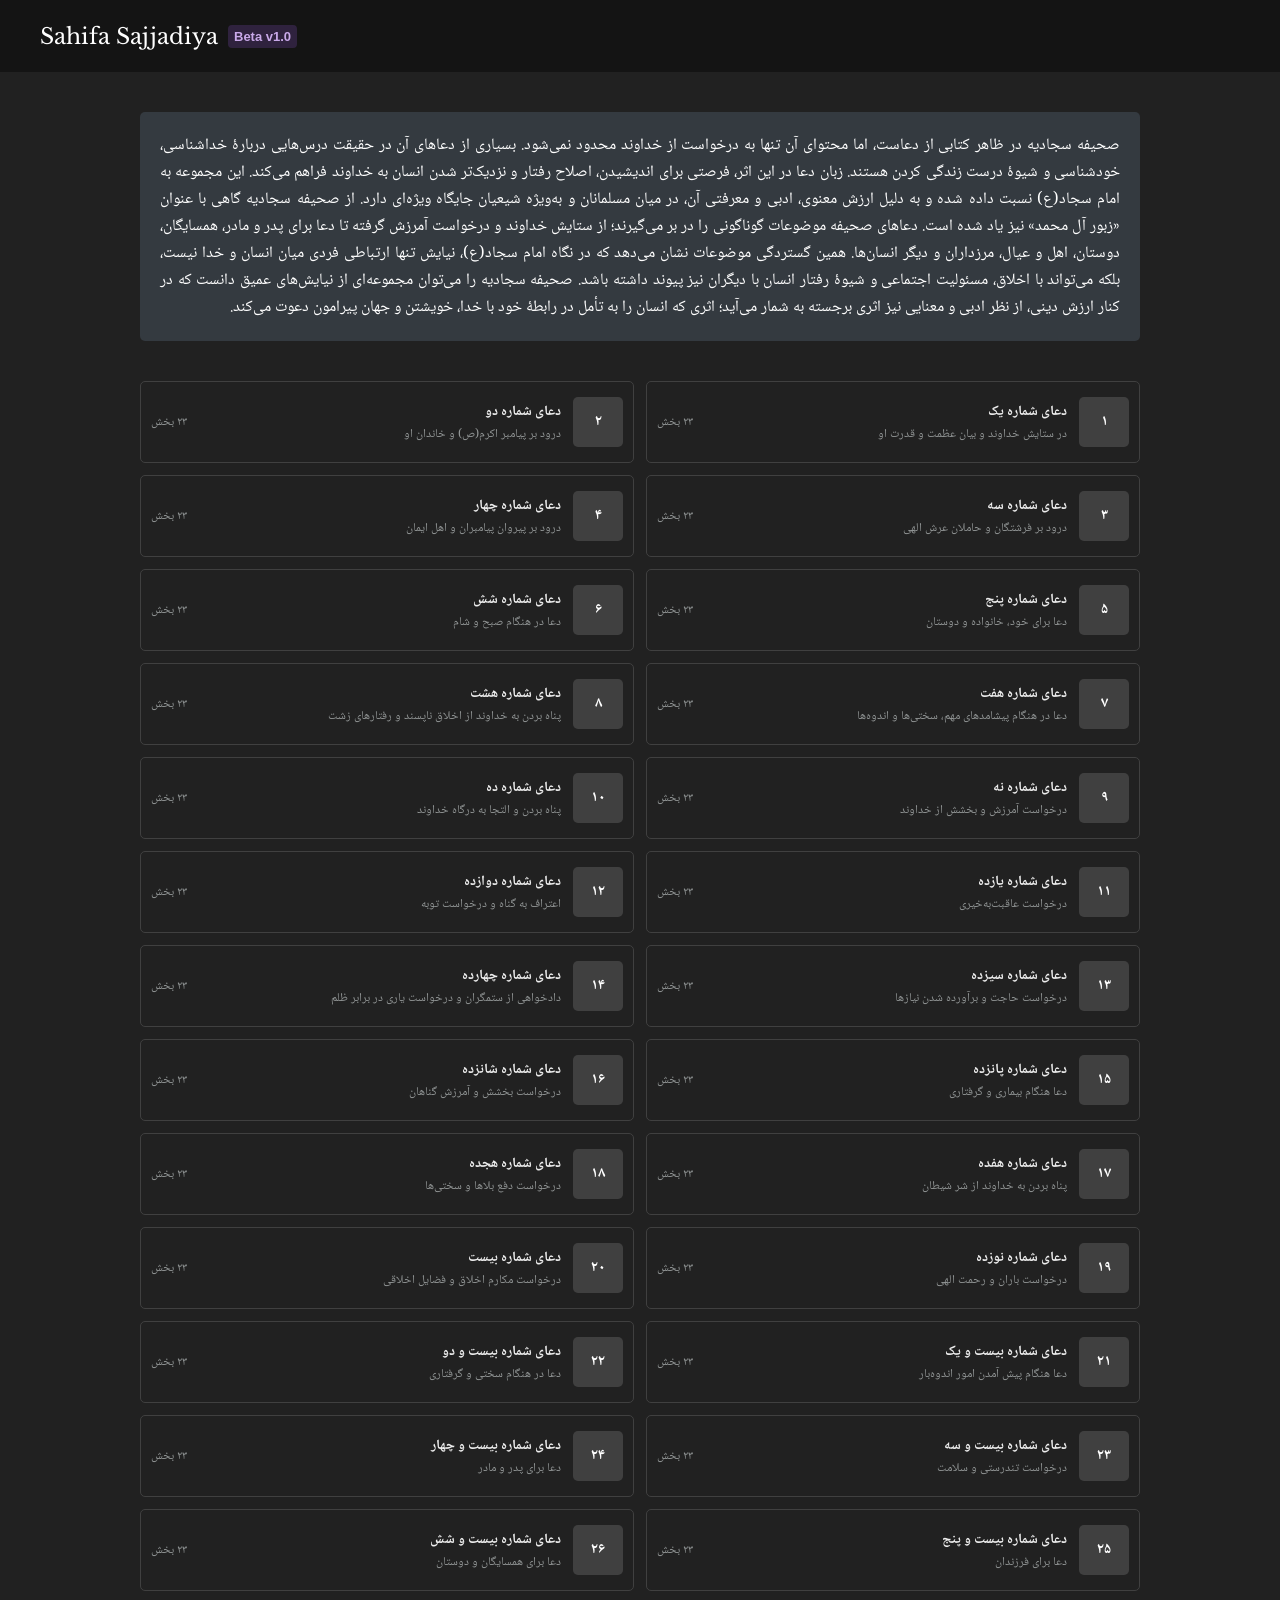
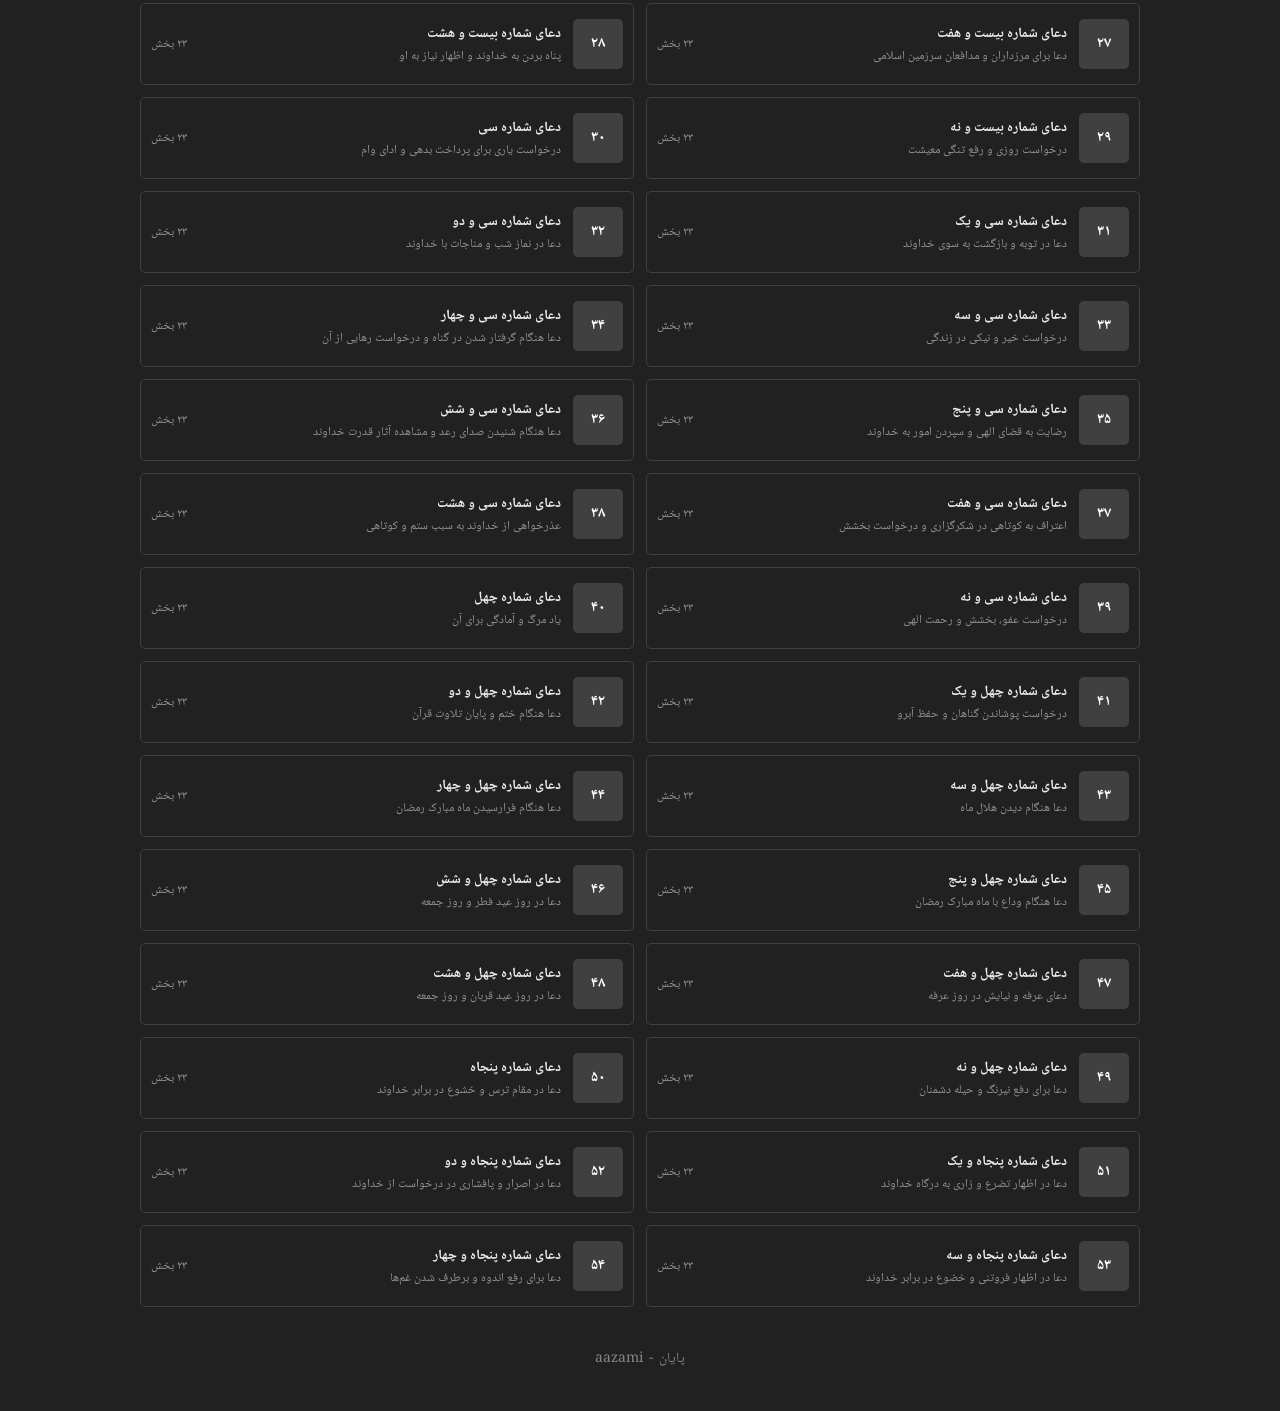
==== index.html @ bdfbf4f9 "Add files via upload" ====
<!DOCTYPE html>
<html lang="fa" dir="rtl">
<head>
 <meta charset="UTF-8">
 <meta name="viewport" content="width=device-width, initial-scale=1.0">
 <link rel="preconnect" href="https://fonts.googleapis.com">
 <link rel="preconnect" href="https://fonts.gstatic.com" crossorigin>
 
 <link href="https://fonts.googleapis.com/css2?family=Libre+Baskerville:wght@400;700&family=Noto+Naskh+Arabic:wght@400;500;600;700&family=Scheherazade+New:wght@400;700&display=swap" rel="stylesheet">
 <title>صحیفه سجادیه</title>
 <style>
 
 *{border-box:border-box;margin:0;padding:0;}
 
 body{background:#212121;color:#ededed;}
 
 .header{
  height:72px;
  padding:0 40px;
  display:flex;
  align-items:center;
  direction:ltr;
  background:#141414;
 }
 
 .logo{
  color:#fff;
  text-decoration:none;
  font-size:22px;
  font-wieght:600;
  font-family:"Libre Baskerville",serif;
 }
 
 .header span{
  background:#2f223e;
  color:#C9A9E9;
  font-family:Arial,sans-serif;
  font-size:13px;
  font-weight:bold;
  padding:4px 6px;
  margin:0px 10px;
  border-radius:4px;
 }
 
 main{width:min(1000px,calc(100% - 40px));margin:40px auto}
 
 .text{
  background:#343a40;
  color:#fff;
  padding:20px;
  border-radius:5px;
  font-size:;
  font-family:"Noto Naskh Arabic",serif;
  text-align:justify;
 }
 
 .dua-content{width:100%}
 
 .end-text{
  color:#868686;
  font-family:"Noto Naskh Arabic",serif;
  font-size:14px;
  text-align:center;
  margin:35px 0px;
 }
 
 .dua-list{
  width:100%;
  margin:40px auto;
  display:grid;
  grid-template-columns:repeat(2,1fr);
  gap:12px; 
 }
 
 .dua-card{
  min-width:0;
  min-height:60px;
  padding:10px;
  border:1px solid #404040;
  border-radius:5px;
  display:flex;
  align-items:center;
  justify-content:space-between;
  text-decoration:none;
  font-family:"Noto Naskh Arabic",serif;
 }
 
 .dua-card:hover{border:1px solid #0c7074;}
 
 .dua-card-main{
  min-width:0;
  display:flex;
  align-items:center;
  gap:12px;
 }
 
 .dua-number{
  width:50px;
  height:50px;
  flex-shrink:0;
  display:grid;
  place-items:center;
  border-radius:5px;
  background:#404040;
  color:#fff;
  font-size:15px;
  font-weight:bold;
 }
 
 .dua-card:hover .dua-number{
  background:#0c7074;
 } 

 .dua-text h2{
  font-size:14px;
  line-height:1.8;
  color:#ededed;
 }
 
 .dua-text p{
  color:#929696;
  font-size:12px;
  line-height:1.6;
 }
 
 .dua-count{
  font-size:12px;
  flex-shrink:0;
  white-space:nowrap;
  color:#929696;
 }
 
 .dua-card:hover .dua-count{color:#0c7074;}
 
 @media(max-width:620px){
  .header{padding:0px 20px;}
  .header span{font-size:12px;}
  .logo{font-size:19px;}
  .dua-list{
   grid-template-columns:1fr;
   gap:12px;
   margin:30px auto;
  }
  .dua-card{min-height:60px;padding:10px;}
  .dua-info p{font-size:11px;}
  .dua-count{font-size:11px;}
  .text{margin:0px 0px;}
 }
 
 </style>
</head>
<body>

<header class="header">
<a href="index.html" class="logo">Sahifa Sajjadiya</a>
<span>Beta v1.0</span>
</header>

<main>

<div class="text">صحیفه سجادیه در ظاهر کتابی از دعاست، اما محتوای آن تنها به درخواست از خداوند محدود نمی‌شود. بسیاری از دعاهای آن در حقیقت درس‌هایی دربارهٔ خداشناسی، خودشناسی و شیوهٔ درست زندگی کردن هستند. زبان دعا در این اثر، فرصتی برای اندیشیدن، اصلاح رفتار و نزدیک‌تر شدن انسان به خداوند فراهم می‌کند.

    این مجموعه به امام سجاد(ع) نسبت داده شده و به دلیل ارزش معنوی، ادبی و معرفتی آن، در میان مسلمانان و به‌ویژه شیعیان جایگاه ویژه‌ای دارد. از صحیفه سجادیه گاهی با عنوان «زبور آل محمد» نیز یاد شده است.
    
    دعاهای صحیفه موضوعات گوناگونی را در بر می‌گیرند؛ از ستایش خداوند و درخواست آمرزش گرفته تا دعا برای پدر و مادر، همسایگان، دوستان، اهل و عیال، مرزداران و دیگر انسان‌ها. همین گستردگی موضوعات نشان می‌دهد که در نگاه امام سجاد(ع)، نیایش تنها ارتباطی فردی میان انسان و خدا نیست، بلکه می‌تواند با اخلاق، مسئولیت اجتماعی و شیوهٔ رفتار انسان با دیگران نیز پیوند داشته باشد.
    
    صحیفه سجادیه را می‌توان مجموعه‌ای از نیایش‌های عمیق دانست که در کنار ارزش دینی، از نظر ادبی و معنایی نیز اثری برجسته به شمار می‌آید؛ اثری که انسان را به تأمل در رابطهٔ خود با خدا، خویشتن و جهان پیرامون دعوت می‌کند.</div>

<article class="dua-content">
<section class="dua-list">
    <a href="dua/1.html" class="dua-card">
        <div class="dua-card-main">
         <div class="dua-number">۱</div>
         <div class="dua-text"><h2>دعای شماره یک</h2><p>در ستایش خداوند و بیان عظمت و قدرت او</p></div>
         </div><span class="dua-count">۲۳ بخش</span>
        </a>
        
        <a href="dua/2.html" class="dua-card">
        <div class="dua-card-main">
         <div class="dua-number">۲</div>
         <div class="dua-text"><h2>دعای شماره دو</h2><p>درود بر پیامبر اکرم(ص) و خاندان او</p></div>
         </div><span class="dua-count">۲۳ بخش</span>
        </a>
        
        <a href="dua/3.html" class="dua-card">
        <div class="dua-card-main">
         <div class="dua-number">۳</div>
         <div class="dua-text"><h2>دعای شماره سه</h2><p>درود بر فرشتگان و حاملان عرش الهی</p></div>
         </div><span class="dua-count">۲۳ بخش</span>
        </a>
        
        <a href="dua/4.html" class="dua-card">
        <div class="dua-card-main">
         <div class="dua-number">۴</div>
         <div class="dua-text"><h2>دعای شماره چهار</h2><p>درود بر پیروان پیامبران و اهل ایمان</p></div>
         </div><span class="dua-count">۲۳ بخش</span>
        </a>
        
        <a href="dua/5.html" class="dua-card">
        <div class="dua-card-main">
         <div class="dua-number">۵</div>
         <div class="dua-text"><h2>دعای شماره پنج</h2><p>دعا برای خود، خانواده و دوستان</p></div>
         </div><span class="dua-count">۲۳ بخش</span>
        </a>
        
        <a href="dua/6.html" class="dua-card">
        <div class="dua-card-main">
         <div class="dua-number">۶</div>
         <div class="dua-text"><h2>دعای شماره شش</h2><p>دعا در هنگام صبح و شام</p></div>
         </div><span class="dua-count">۲۳ بخش</span>
        </a>
        
        <a href="dua/7.html" class="dua-card">
        <div class="dua-card-main">
         <div class="dua-number">۷</div>
         <div class="dua-text"><h2>دعای شماره هفت</h2><p>دعا در هنگام پیشامدهای مهم، سختی‌ها و اندوه‌ها</p></div>
         </div><span class="dua-count">۲۳ بخش</span>
        </a>
        
        <a href="dua/8.html" class="dua-card">
        <div class="dua-card-main">
         <div class="dua-number">۸</div>
         <div class="dua-text"><h2>دعای شماره هشت</h2><p>پناه بردن به خداوند از اخلاق ناپسند و رفتارهای زشت</p></div>
         </div><span class="dua-count">۲۳ بخش</span>
        </a>
        
        <a href="dua/9.html" class="dua-card">
        <div class="dua-card-main">
         <div class="dua-number">۹</div>
         <div class="dua-text"><h2>دعای شماره نه</h2><p>درخواست آمرزش و بخشش از خداوند</p></div>
         </div><span class="dua-count">۲۳ بخش</span>
        </a>
        
        <a href="dua/10.html" class="dua-card">
        <div class="dua-card-main">
         <div class="dua-number">۱۰</div>
         <div class="dua-text"><h2>دعای شماره ده</h2><p>پناه بردن و التجا به درگاه خداوند</p></div>
         </div><span class="dua-count">۲۳ بخش</span>
        </a>
        
        <a href="dua/11.html" class="dua-card">
        <div class="dua-card-main">
         <div class="dua-number">۱۱</div>
         <div class="dua-text"><h2>دعای شماره یازده</h2><p>درخواست عاقبت‌به‌خیری</p></div>
         </div><span class="dua-count">۲۳ بخش</span>
        </a>
        
        <a href="dua/12.html" class="dua-card">
        <div class="dua-card-main">
         <div class="dua-number">۱۲</div>
         <div class="dua-text"><h2>دعای شماره دوازده</h2><p>اعتراف به گناه و درخواست توبه</p></div>
         </div><span class="dua-count">۲۳ بخش</span>
        </a>
        
        <a href="dua/13.html" class="dua-card">
        <div class="dua-card-main">
         <div class="dua-number">۱۳</div>
         <div class="dua-text"><h2>دعای شماره سیزده</h2><p>درخواست حاجت و برآورده شدن نیازها</p></div>
         </div><span class="dua-count">۲۳ بخش</span>
        </a>
        
        <a href="dua/14.html" class="dua-card">
        <div class="dua-card-main">
         <div class="dua-number">۱۴</div>
         <div class="dua-text"><h2>دعای شماره چهارده</h2><p>دادخواهی از ستمگران و درخواست یاری در برابر ظلم</p></div>
         </div><span class="dua-count">۲۳ بخش</span>
        </a>
        
        <a href="dua/15.html" class="dua-card">
        <div class="dua-card-main">
         <div class="dua-number">۱۵</div>
         <div class="dua-text"><h2>دعای شماره پانزده</h2><p>دعا هنگام بیماری و گرفتاری</p></div>
         </div><span class="dua-count">۲۳ بخش</span>
        </a>
        
        <a href="dua/16.html" class="dua-card">
        <div class="dua-card-main">
         <div class="dua-number">۱۶</div>
         <div class="dua-text"><h2>دعای شماره شانزده</h2><p>درخواست بخشش و آمرزش گناهان</p></div>
         </div><span class="dua-count">۲۳ بخش</span>
        </a>
        
        <a href="dua/17.html" class="dua-card">
        <div class="dua-card-main">
         <div class="dua-number">۱۷</div>
         <div class="dua-text"><h2>دعای شماره هفده</h2><p>پناه بردن به خداوند از شر شیطان</p></div>
         </div><span class="dua-count">۲۳ بخش</span>
        </a>
        
        <a href="dua/18.html" class="dua-card">
        <div class="dua-card-main">
         <div class="dua-number">۱۸</div>
         <div class="dua-text"><h2>دعای شماره هجده</h2><p>درخواست دفع بلاها و سختی‌ها</p></div>
         </div><span class="dua-count">۲۳ بخش</span>
        </a>
        
        <a href="dua/19.html" class="dua-card">
        <div class="dua-card-main">
         <div class="dua-number">۱۹</div>
         <div class="dua-text"><h2>دعای شماره نوزده</h2><p>درخواست باران و رحمت الهی</p></div>
         </div><span class="dua-count">۲۳ بخش</span>
        </a>
        
        <a href="dua/20.html" class="dua-card">
        <div class="dua-card-main">
         <div class="dua-number">۲۰</div>
         <div class="dua-text"><h2>دعای شماره بیست</h2><p>درخواست مکارم اخلاق و فضایل اخلاقی</p></div>
         </div><span class="dua-count">۲۳ بخش</span>
        </a>
        
        <a href="dua/21.html" class="dua-card">
        <div class="dua-card-main">
         <div class="dua-number">۲۱</div>
         <div class="dua-text"><h2>دعای شماره بیست و یک</h2><p>دعا هنگام پیش آمدن امور اندوه‌بار</p></div>
         </div><span class="dua-count">۲۳ بخش</span>
        </a>
        
        <a href="dua/22.html" class="dua-card">
        <div class="dua-card-main">
         <div class="dua-number">۲۲</div>
         <div class="dua-text"><h2>دعای شماره بیست و دو</h2><p>دعا در هنگام سختی و گرفتاری</p></div>
         </div><span class="dua-count">۲۳ بخش</span>
        </a>
        
        <a href="dua/23.html" class="dua-card">
        <div class="dua-card-main">
         <div class="dua-number">۲۳</div>
         <div class="dua-text"><h2>دعای شماره بیست و سه</h2><p>درخواست تندرستی و سلامت</p></div>
         </div><span class="dua-count">۲۳ بخش</span>
        </a>
        
        <a href="dua/24.html" class="dua-card">
        <div class="dua-card-main">
         <div class="dua-number">۲۴</div>
         <div class="dua-text"><h2>دعای شماره بیست و چهار</h2><p>دعا برای پدر و مادر</p></div>
         </div><span class="dua-count">۲۳ بخش</span>
        </a>
        
        <a href="dua/25.html" class="dua-card">
        <div class="dua-card-main">
         <div class="dua-number">۲۵</div>
         <div class="dua-text"><h2>دعای شماره بیست و پنج</h2><p>دعا برای فرزندان</p></div>
         </div><span class="dua-count">۲۳ بخش</span>
        </a>
        
        <a href="dua/26.html" class="dua-card">
        <div class="dua-card-main">
         <div class="dua-number">۲۶</div>
         <div class="dua-text"><h2>دعای شماره بیست و شش</h2><p>دعا برای همسایگان و دوستان</p></div>
         </div><span class="dua-count">۲۳ بخش</span>
        </a>
        
        <a href="dua/27.html" class="dua-card">
        <div class="dua-card-main">
         <div class="dua-number">۲۷</div>
         <div class="dua-text"><h2>دعای شماره بیست و هفت</h2><p>دعا برای مرزداران و مدافعان سرزمین اسلامی</p></div>
         </div><span class="dua-count">۲۳ بخش</span>
        </a>
        
        <a href="dua/28.html" class="dua-card">
        <div class="dua-card-main">
         <div class="dua-number">۲۸</div>
         <div class="dua-text"><h2>دعای شماره بیست و هشت</h2><p>پناه بردن به خداوند و اظهار نیاز به او</p></div>
         </div><span class="dua-count">۲۳ بخش</span>
        </a>
        
        <a href="dua/29.html" class="dua-card">
        <div class="dua-card-main">
         <div class="dua-number">۲۹</div>
         <div class="dua-text"><h2>دعای شماره بیست و نه</h2><p>درخواست روزی و رفع تنگی معیشت</p></div>
         </div><span class="dua-count">۲۳ بخش</span>
        </a>
        
        <a href="dua/30.html" class="dua-card">
        <div class="dua-card-main">
         <div class="dua-number">۳۰</div>
         <div class="dua-text"><h2>دعای شماره سی</h2><p>درخواست یاری برای پرداخت بدهی و ادای وام</p></div>
         </div><span class="dua-count">۲۳ بخش</span>
        </a>
        
        <a href="dua/31.html" class="dua-card">
        <div class="dua-card-main">
         <div class="dua-number">۳۱</div>
         <div class="dua-text"><h2>دعای شماره سی و یک</h2><p>دعا در توبه و بازگشت به سوی خداوند</p></div>
         </div><span class="dua-count">۲۳ بخش</span>
        </a>
        
        <a href="dua/32.html" class="dua-card">
        <div class="dua-card-main">
         <div class="dua-number">۳۲</div>
         <div class="dua-text"><h2>دعای شماره سی و دو</h2><p>دعا در نماز شب و مناجات با خداوند</p></div>
         </div><span class="dua-count">۲۳ بخش</span>
        </a>
        
        <a href="dua/33.html" class="dua-card">
        <div class="dua-card-main">
         <div class="dua-number">۳۳</div>
         <div class="dua-text"><h2>دعای شماره سی و سه</h2><p>درخواست خیر و نیکی در زندگی</p></div>
         </div><span class="dua-count">۲۳ بخش</span>
        </a>
        
        <a href="dua/34.html" class="dua-card">
        <div class="dua-card-main">
         <div class="dua-number">۳۴</div>
         <div class="dua-text"><h2>دعای شماره سی و چهار</h2><p>دعا هنگام گرفتار شدن در گناه و درخواست رهایی از آن</p></div>
         </div><span class="dua-count">۲۳ بخش</span>
        </a>
        
        <a href="dua/35.html" class="dua-card">
        <div class="dua-card-main">
         <div class="dua-number">۳۵</div>
         <div class="dua-text"><h2>دعای شماره سی و پنج</h2><p>رضایت به قضای الهی و سپردن امور به خداوند</p></div>
         </div><span class="dua-count">۲۳ بخش</span>
        </a>
        
        <a href="dua/36.html" class="dua-card">
        <div class="dua-card-main">
         <div class="dua-number">۳۶</div>
         <div class="dua-text"><h2>دعای شماره سی و شش</h2><p>دعا هنگام شنیدن صدای رعد و مشاهده آثار قدرت خداوند</p></div>
         </div><span class="dua-count">۲۳ بخش</span>
        </a>
        
        <a href="dua/37.html" class="dua-card">
        <div class="dua-card-main">
         <div class="dua-number">۳۷</div>
         <div class="dua-text"><h2>دعای شماره سی و هفت</h2><p>اعتراف به کوتاهی در شکرگزاری و درخواست بخشش</p></div>
         </div><span class="dua-count">۲۳ بخش</span>
        </a>
        
        <a href="dua/38.html" class="dua-card">
        <div class="dua-card-main">
         <div class="dua-number">۳۸</div>
         <div class="dua-text"><h2>دعای شماره سی و هشت</h2><p>عذرخواهی از خداوند به سبب ستم و کوتاهی</p></div>
         </div><span class="dua-count">۲۳ بخش</span>
        </a>
        
        <a href="dua/39.html" class="dua-card">
        <div class="dua-card-main">
         <div class="dua-number">۳۹</div>
         <div class="dua-text"><h2>دعای شماره سی و نه</h2><p>درخواست عفو، بخشش و رحمت الهی</p></div>
         </div><span class="dua-count">۲۳ بخش</span>
        </a>
        
        <a href="dua/40.html" class="dua-card">
        <div class="dua-card-main">
         <div class="dua-number">۴۰</div>
         <div class="dua-text"><h2>دعای شماره چهل</h2><p>یاد مرگ و آمادگی برای آن</p></div>
         </div><span class="dua-count">۲۳ بخش</span>
        </a>
        
        <a href="dua/41.html" class="dua-card">
        <div class="dua-card-main">
         <div class="dua-number">۴۱</div>
         <div class="dua-text"><h2>دعای شماره چهل و یک</h2><p>درخواست پوشاندن گناهان و حفظ آبرو</p></div>
         </div><span class="dua-count">۲۳ بخش</span>
        </a>
        
        <a href="dua/42.html" class="dua-card">
        <div class="dua-card-main">
         <div class="dua-number">۴۲</div>
         <div class="dua-text"><h2>دعای شماره چهل و دو</h2><p>دعا هنگام ختم و پایان تلاوت قرآن</p></div>
         </div><span class="dua-count">۲۳ بخش</span>
        </a>
        
        <a href="dua/43.html" class="dua-card">
        <div class="dua-card-main">
         <div class="dua-number">۴۳</div>
         <div class="dua-text"><h2>دعای شماره چهل و سه</h2><p>دعا هنگام دیدن هلال ماه</p></div>
         </div><span class="dua-count">۲۳ بخش</span>
        </a>
        
        <a href="dua/44.html" class="dua-card">
        <div class="dua-card-main">
         <div class="dua-number">۴۴</div>
         <div class="dua-text"><h2>دعای شماره چهل و چهار</h2><p>دعا هنگام فرارسیدن ماه مبارک رمضان</p></div>
         </div><span class="dua-count">۲۳ بخش</span>
        </a>
        
        <a href="dua/45.html" class="dua-card">
        <div class="dua-card-main">
         <div class="dua-number">۴۵</div>
         <div class="dua-text"><h2>دعای شماره چهل و پنج</h2><p>دعا هنگام وداع با ماه مبارک رمضان</p></div>
         </div><span class="dua-count">۲۳ بخش</span>
        </a>
        
        <a href="dua/46.html" class="dua-card">
        <div class="dua-card-main">
         <div class="dua-number">۴۶</div>
         <div class="dua-text"><h2>دعای شماره چهل و شش</h2><p>دعا در روز عید فطر و روز جمعه</p></div>
         </div><span class="dua-count">۲۳ بخش</span>
        </a>
        
        <a href="dua/47.html" class="dua-card">
        <div class="dua-card-main">
         <div class="dua-number">۴۷</div>
         <div class="dua-text"><h2>دعای شماره چهل و هفت</h2><p>دعای عرفه و نیایش در روز عرفه</p></div>
         </div><span class="dua-count">۲۳ بخش</span>
        </a>
        
        <a href="dua/48.html" class="dua-card">
        <div class="dua-card-main">
         <div class="dua-number">۴۸</div>
         <div class="dua-text"><h2>دعای شماره چهل و هشت</h2><p>دعا در روز عید قربان و روز جمعه</p></div>
         </div><span class="dua-count">۲۳ بخش</span>
        </a>
        
        <a href="dua/49.html" class="dua-card">
        <div class="dua-card-main">
         <div class="dua-number">۴۹</div>
         <div class="dua-text"><h2>دعای شماره چهل و نه</h2><p>دعا برای دفع نیرنگ و حیله دشمنان</p></div>
         </div><span class="dua-count">۲۳ بخش</span>
        </a>
        
        <a href="dua/50.html" class="dua-card">
        <div class="dua-card-main">
         <div class="dua-number">۵۰</div>
         <div class="dua-text"><h2>دعای شماره پنجاه</h2><p>دعا در مقام ترس و خشوع در برابر خداوند</p></div>
         </div><span class="dua-count">۲۳ بخش</span>
        </a>
        
        <a href="dua/51.html" class="dua-card">
        <div class="dua-card-main">
         <div class="dua-number">۵۱</div>
         <div class="dua-text"><h2>دعای شماره پنجاه و یک</h2><p>دعا در اظهار تضرع و زاری به درگاه خداوند</p></div>
         </div><span class="dua-count">۲۳ بخش</span>
        </a>
        
        <a href="dua/52.html" class="dua-card">
        <div class="dua-card-main">
         <div class="dua-number">۵۲</div>
         <div class="dua-text"><h2>دعای شماره پنجاه و دو</h2><p>دعا در اصرار و پافشاری در درخواست از خداوند</p></div>
         </div><span class="dua-count">۲۳ بخش</span>
        </a>
        
        <a href="dua/53.html" class="dua-card">
        <div class="dua-card-main">
         <div class="dua-number">۵۳</div>
         <div class="dua-text"><h2>دعای شماره پنجاه و سه</h2><p>دعا در اظهار فروتنی و خضوع در برابر خداوند</p></div>
         </div><span class="dua-count">۲۳ بخش</span>
        </a>
        
        <a href="dua/54.html" class="dua-card">
        <div class="dua-card-main">
         <div class="dua-number">۵۴</div>
         <div class="dua-text"><h2>دعای شماره پنجاه و چهار</h2><p>دعا برای رفع اندوه و برطرف شدن غم‌ها</p></div>
         </div><span class="dua-count">۲۳ بخش</span>
        </a>
</section>
</article>

<div class="end-text">پایان &nbsp;-&nbsp; aazami</div>

</main>
</body>
</html>
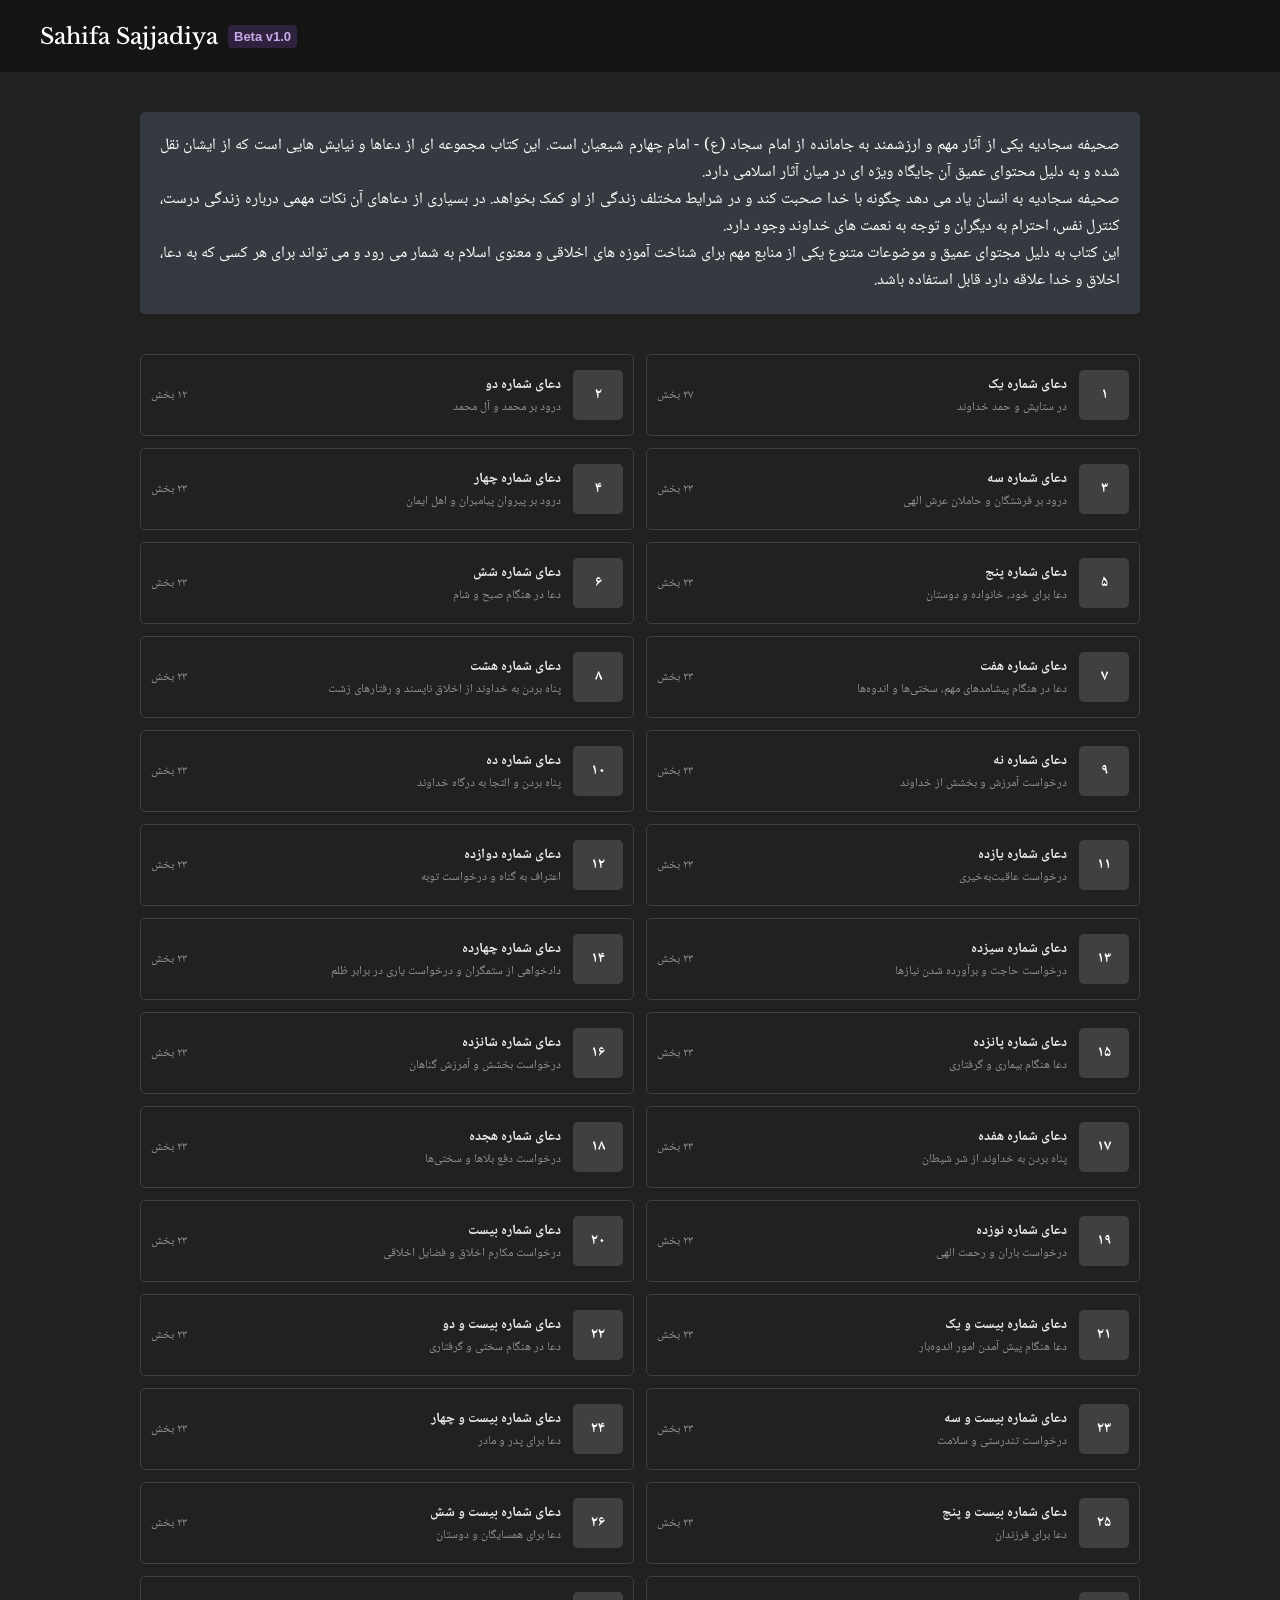
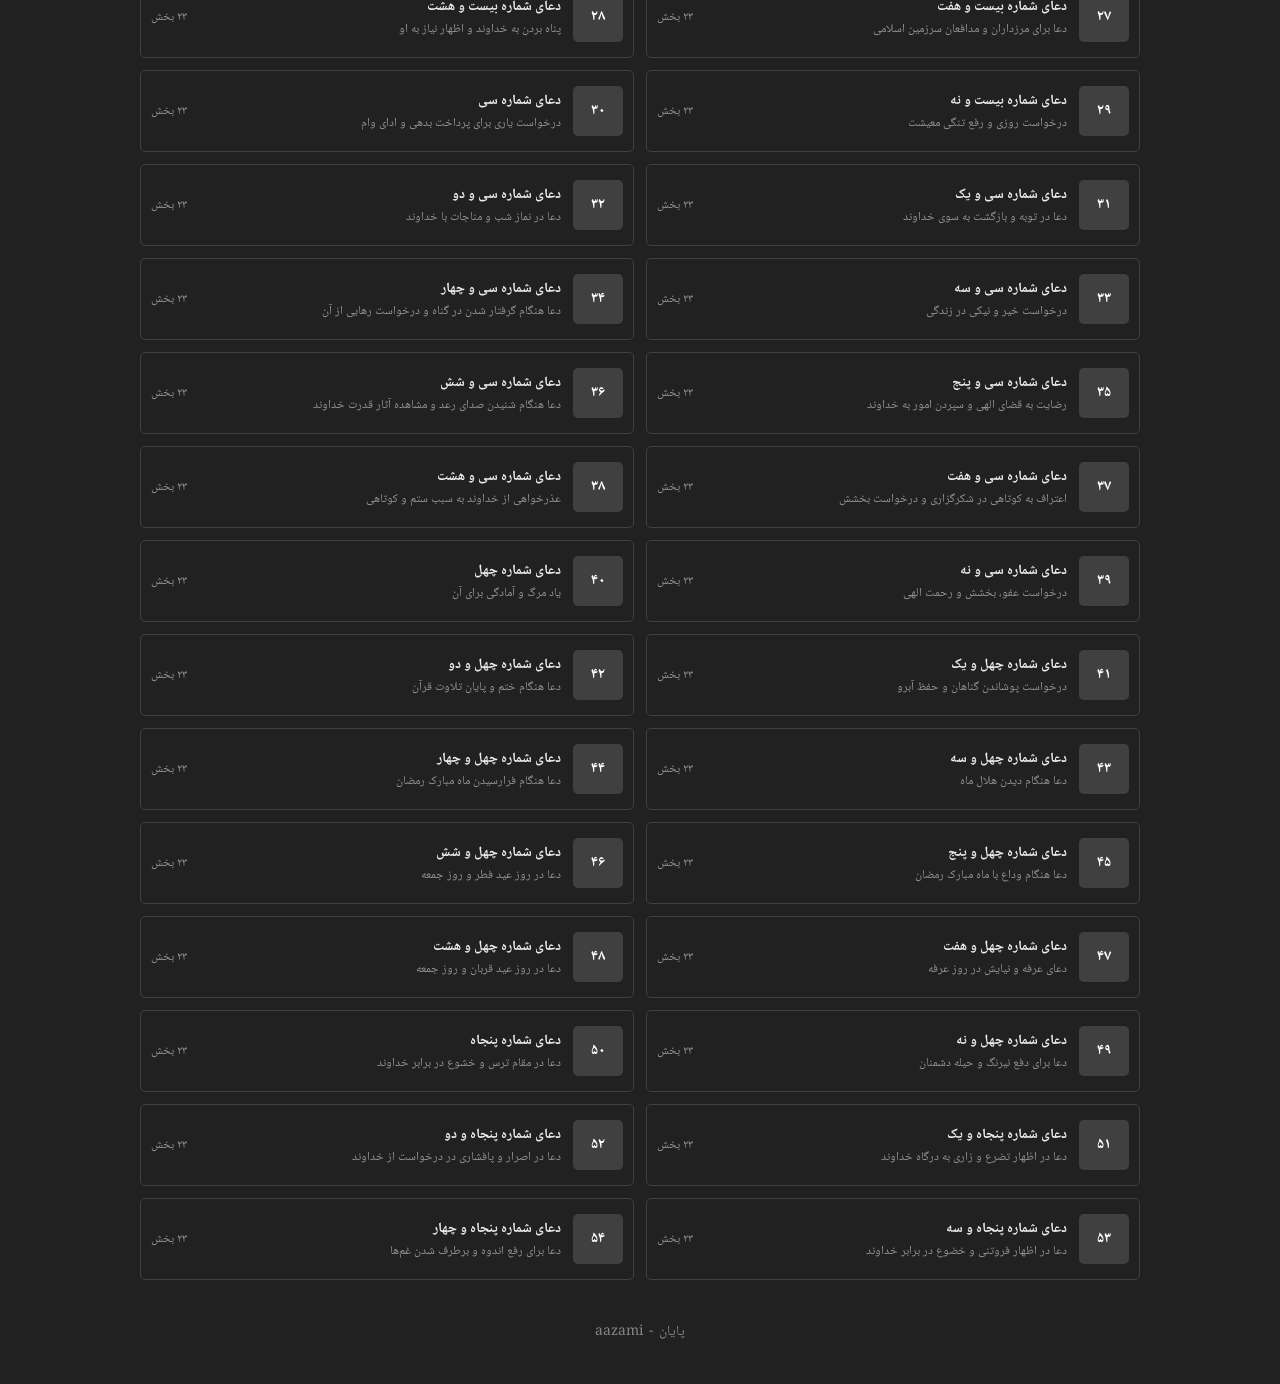
==== commit 9812b9a8: "Add files via upload" ====
--- a/index.html
+++ b/index.html
@@ -7,6 +7,8 @@
  <link rel="preconnect" href="https://fonts.gstatic.com" crossorigin>
  
  <link href="https://fonts.googleapis.com/css2?family=Libre+Baskerville:wght@400;700&family=Noto+Naskh+Arabic:wght@400;500;600;700&family=Scheherazade+New:wght@400;700&display=swap" rel="stylesheet">
+ <link rel="icon" type="image/svg" href="dua/icon.svg">
+ <meta name="description" content="متن کامل صحیفه سجادیه؛ مطالعه آنلاین ۵۴ دعای صحیفه سجادیه با دسترسی آسان به متن دعاها.">
  <title>صحیفه سجادیه</title>
  <style>
  
@@ -27,7 +29,7 @@
   color:#fff;
   text-decoration:none;
   font-size:22px;
-  font-wieght:600;
+  font-weight:500;
   font-family:"Libre Baskerville",serif;
  }
  
@@ -49,7 +51,6 @@
   color:#fff;
   padding:20px;
   border-radius:5px;
-  font-size:;
   font-family:"Noto Naskh Arabic",serif;
   text-align:justify;
  }
@@ -158,28 +159,28 @@
 
 <main>
 
-<div class="text">صحیفه سجادیه در ظاهر کتابی از دعاست، اما محتوای آن تنها به درخواست از خداوند محدود نمی‌شود. بسیاری از دعاهای آن در حقیقت درس‌هایی دربارهٔ خداشناسی، خودشناسی و شیوهٔ درست زندگی کردن هستند. زبان دعا در این اثر، فرصتی برای اندیشیدن، اصلاح رفتار و نزدیک‌تر شدن انسان به خداوند فراهم می‌کند.
-
-    این مجموعه به امام سجاد(ع) نسبت داده شده و به دلیل ارزش معنوی، ادبی و معرفتی آن، در میان مسلمانان و به‌ویژه شیعیان جایگاه ویژه‌ای دارد. از صحیفه سجادیه گاهی با عنوان «زبور آل محمد» نیز یاد شده است.
-    
-    دعاهای صحیفه موضوعات گوناگونی را در بر می‌گیرند؛ از ستایش خداوند و درخواست آمرزش گرفته تا دعا برای پدر و مادر، همسایگان، دوستان، اهل و عیال، مرزداران و دیگر انسان‌ها. همین گستردگی موضوعات نشان می‌دهد که در نگاه امام سجاد(ع)، نیایش تنها ارتباطی فردی میان انسان و خدا نیست، بلکه می‌تواند با اخلاق، مسئولیت اجتماعی و شیوهٔ رفتار انسان با دیگران نیز پیوند داشته باشد.
-    
-    صحیفه سجادیه را می‌توان مجموعه‌ای از نیایش‌های عمیق دانست که در کنار ارزش دینی، از نظر ادبی و معنایی نیز اثری برجسته به شمار می‌آید؛ اثری که انسان را به تأمل در رابطهٔ خود با خدا، خویشتن و جهان پیرامون دعوت می‌کند.</div>
+<div class="text">
+    صحیفه سجادیه یکی از آثار مهم و ارزشمند به جامانده از امام سجاد (ع) - امام چهارم شیعیان است. این کتاب مجموعه ای از دعاها و نیایش هایی است که از ایشان نقل شده و به دلیل محتوای عمیق آن جایگاه ویژه ای در میان آثار اسلامی دارد.
+    <br>
+    صحیفه سجادیه به انسان یاد می دهد چگونه با خدا صحبت کند و در شرایط مختلف زندگی از او کمک بخواهد. در بسیاری از دعاهای آن نکات مهمی درباره زندگی درست، کنترل نفس، احترام به دیگران و توجه به نعمت های خداوند وجود دارد.
+    <br>
+    این کتاب به دلیل مجتوای عمیق و موضوعات متنوع یکی از منابع مهم برای شناخت آموزه های اخلاقی و معنوی اسلام به شمار می رود و می تواند برای هر کسی که به دعا، اخلاق و خدا علاقه دارد قابل استفاده باشد.
+</div>
 
 <article class="dua-content">
 <section class="dua-list">
     <a href="dua/1.html" class="dua-card">
         <div class="dua-card-main">
          <div class="dua-number">۱</div>
-         <div class="dua-text"><h2>دعای شماره یک</h2><p>در ستایش خداوند و بیان عظمت و قدرت او</p></div>
-         </div><span class="dua-count">۲۳ بخش</span>
+         <div class="dua-text"><h2>دعای شماره یک</h2><p>در ستایش و حمد خداوند</p></div>
+         </div><span class="dua-count">۲۷ بخش</span>
         </a>
         
         <a href="dua/2.html" class="dua-card">
         <div class="dua-card-main">
          <div class="dua-number">۲</div>
-         <div class="dua-text"><h2>دعای شماره دو</h2><p>درود بر پیامبر اکرم(ص) و خاندان او</p></div>
-         </div><span class="dua-count">۲۳ بخش</span>
+         <div class="dua-text"><h2>دعای شماره دو</h2><p>درود بر محمد و آل محمد</p></div>
+         </div><span class="dua-count">۱۲ بخش</span>
         </a>
         
         <a href="dua/3.html" class="dua-card">
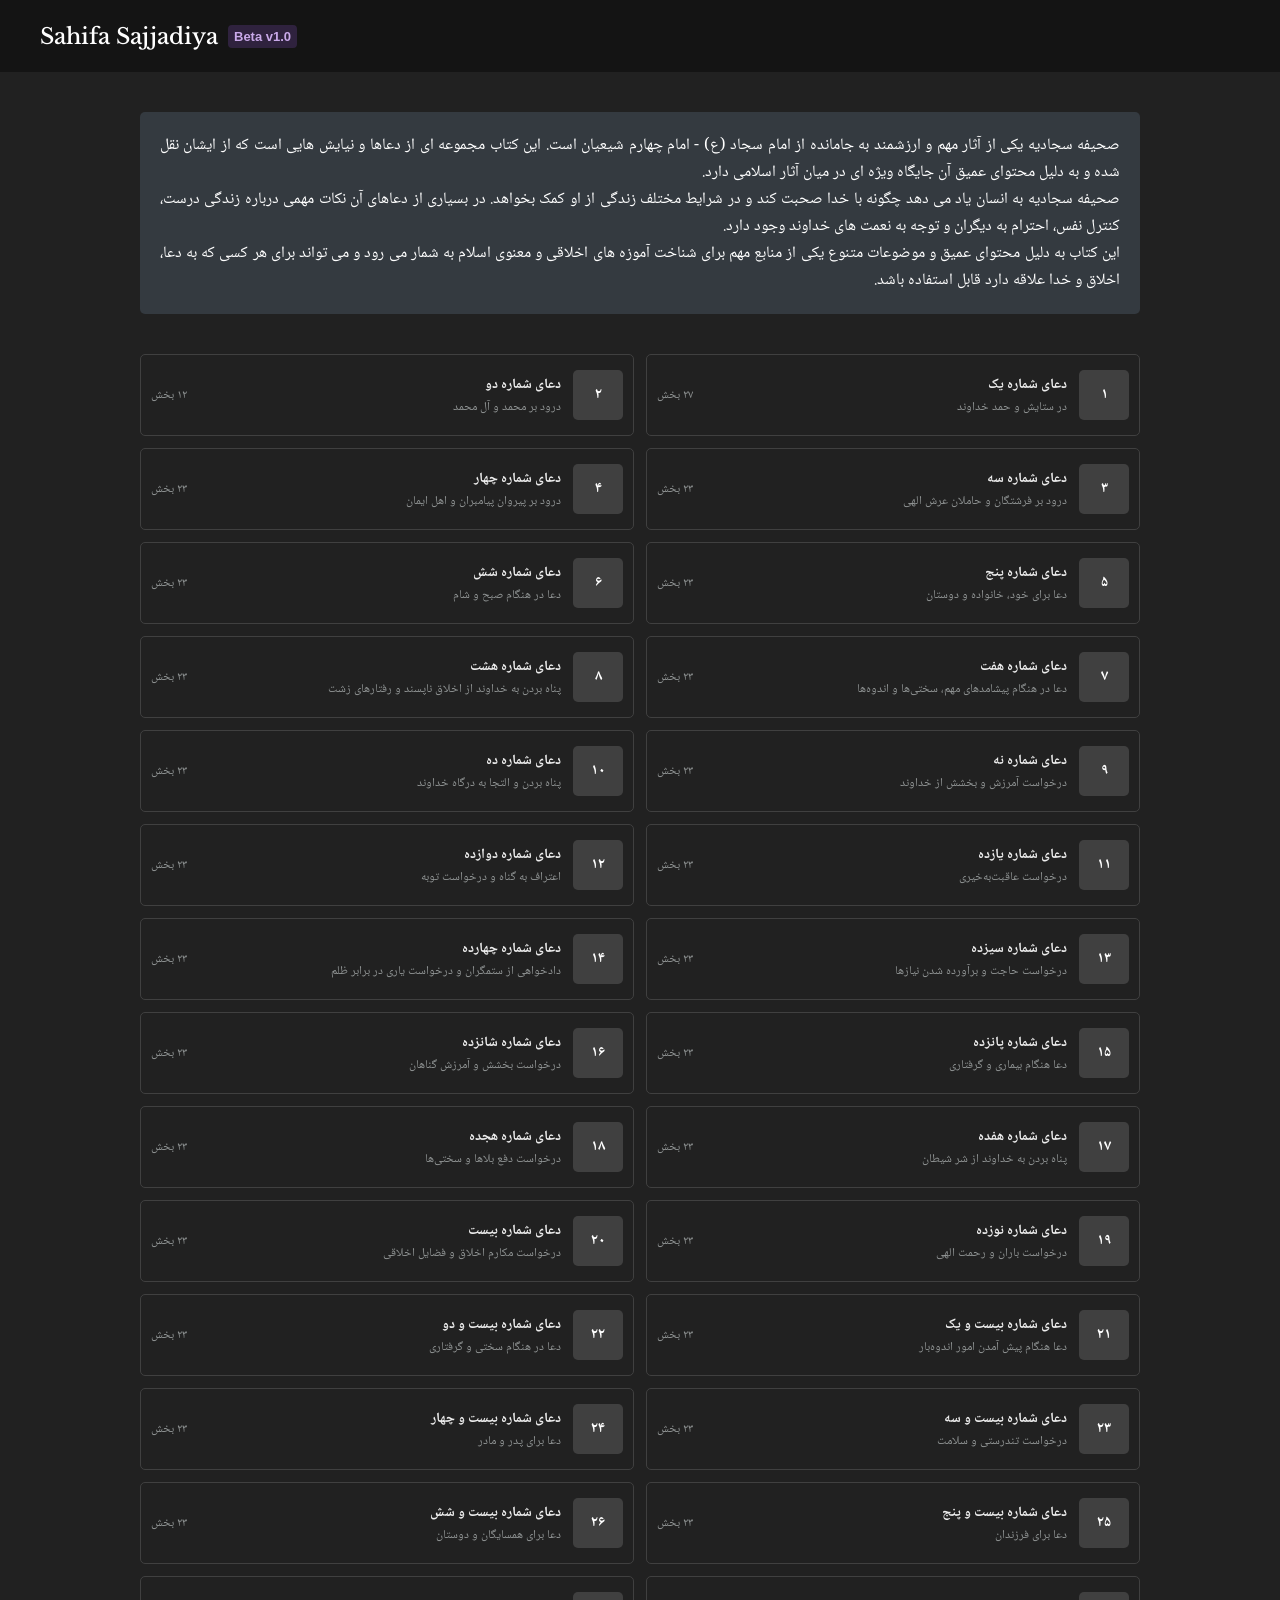
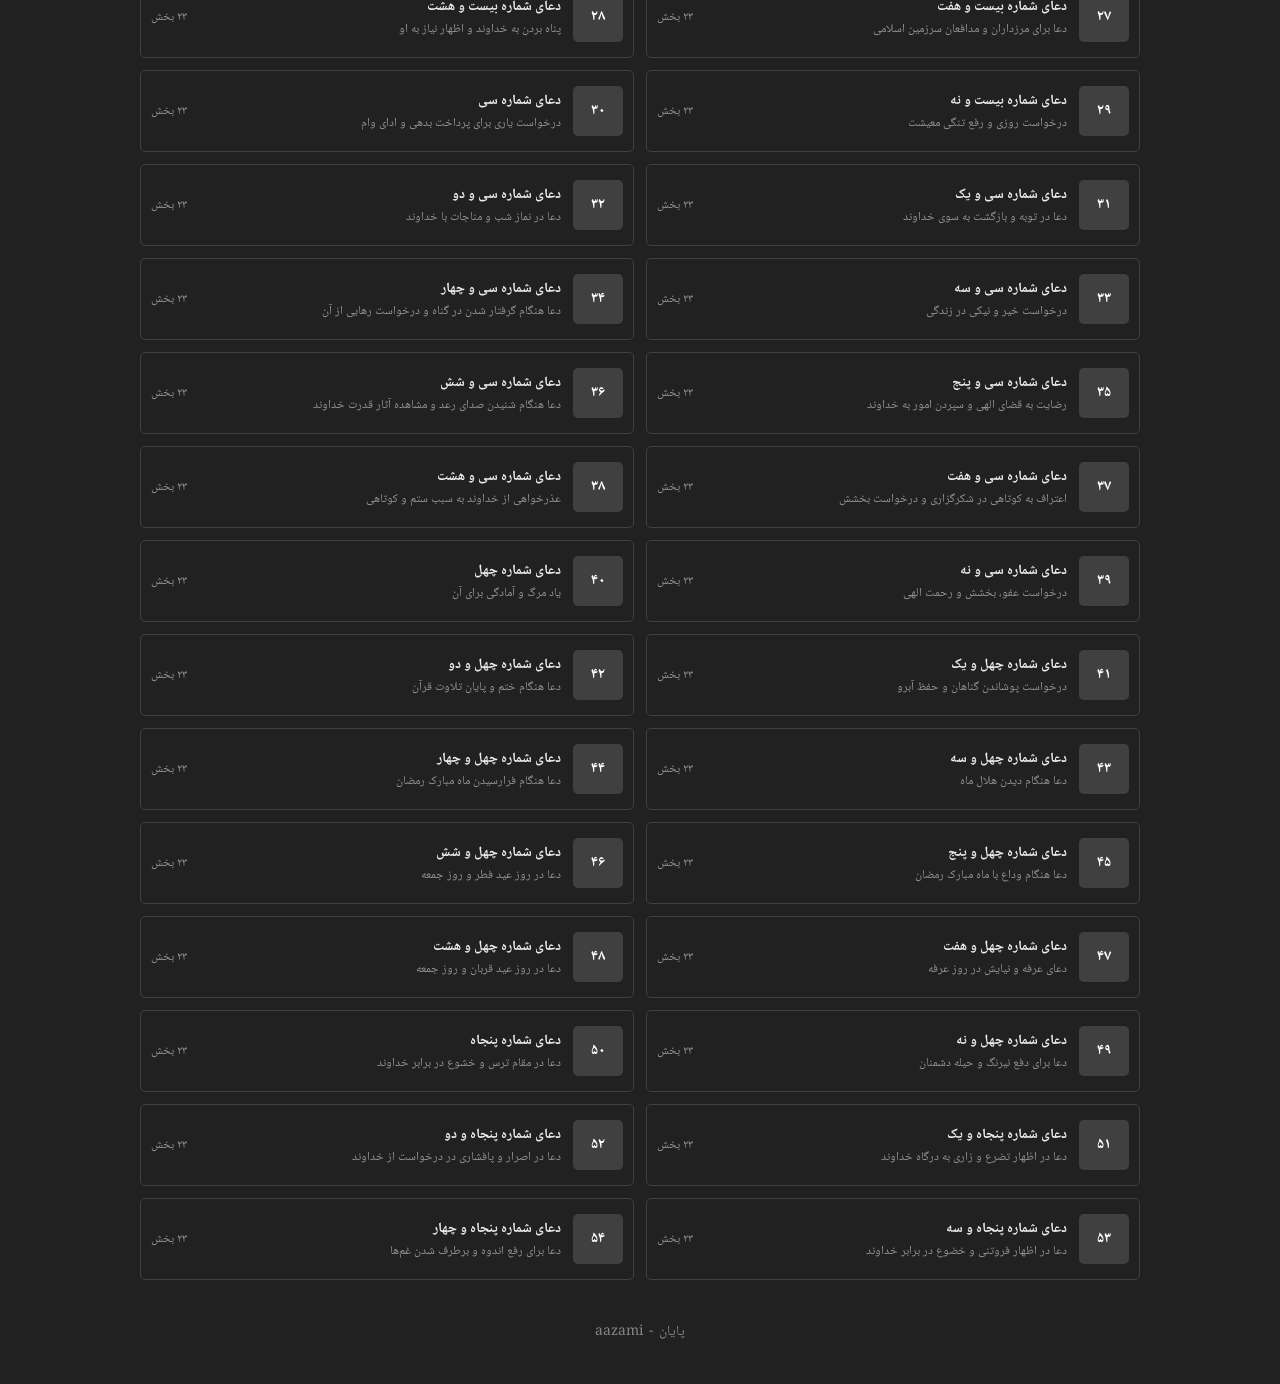
==== commit 7ff9401d: "Update index.html" ====
--- a/index.html
+++ b/index.html
@@ -164,7 +164,7 @@
     <br>
     صحیفه سجادیه به انسان یاد می دهد چگونه با خدا صحبت کند و در شرایط مختلف زندگی از او کمک بخواهد. در بسیاری از دعاهای آن نکات مهمی درباره زندگی درست، کنترل نفس، احترام به دیگران و توجه به نعمت های خداوند وجود دارد.
     <br>
-    این کتاب به دلیل مجتوای عمیق و موضوعات متنوع یکی از منابع مهم برای شناخت آموزه های اخلاقی و معنوی اسلام به شمار می رود و می تواند برای هر کسی که به دعا، اخلاق و خدا علاقه دارد قابل استفاده باشد.
+    این کتاب به دلیل محتوای عمیق و موضوعات متنوع یکی از منابع مهم برای شناخت آموزه های اخلاقی و معنوی اسلام به شمار می رود و می تواند برای هر کسی که به دعا، اخلاق و خدا علاقه دارد قابل استفاده باشد.
 </div>
 
 <article class="dua-content">
@@ -553,4 +553,4 @@
 
 </main>
 </body>
-</html>+</html>
